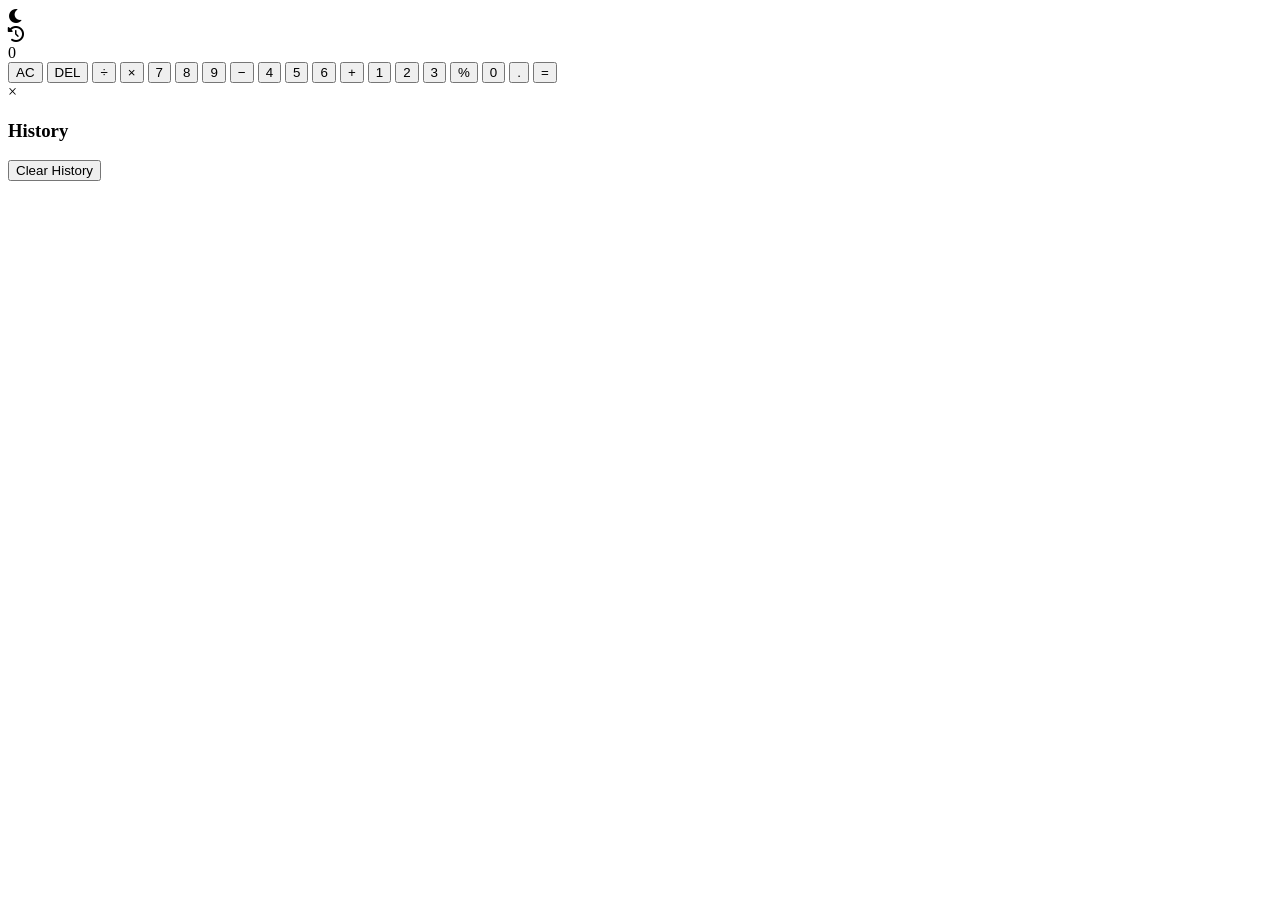
==== Index.html @ 59fe2f6f "Update Index.html" ====
<!DOCTYPE html>
<html lang="en">

<head>
  <meta charset="UTF-8">
  <meta name="viewport" content="width=device-width, initial-scale=1.0, user-scalable=no">
  <title>Responsive Calculator</title>
  <link rel="stylesheet" href="index.css">
  <link rel="stylesheet" href="https://cdnjs.cloudflare.com/ajax/libs/font-awesome/6.0.0/css/all.min.css">
  <link rel="manifest" href="manifest.json">
</head>

<body>
  <!-- Theme Toggle -->
  <div class="theme-toggle" onclick="toggleTheme()">
    <i class="fas fa-moon"></i>
  </div>

  <!-- History Toggle -->
  <div class="history-toggle" onclick="toggleHistory()">
    <i class="fas fa-history"></i>
  </div>

  <!-- Calculator -->
  <div class="calculator">
    <div class="display">
      <div id="result">0</div>
    </div>
    <div class="buttons">
      <button class="btn operator" onclick="clearDisplay()">AC</button>
      <button class="btn operator" onclick="deleteLast()">DEL</button>
      <button class="btn operator" onclick="appendValue('/')">÷</button>
      <button class="btn operator" onclick="appendValue('*')">×</button>
      <button class="btn" onclick="appendValue('7')">7</button>
      <button class="btn" onclick="appendValue('8')">8</button>
      <button class="btn" onclick="appendValue('9')">9</button>
      <button class="btn operator" onclick="appendValue('-')">−</button>
      <button class="btn" onclick="appendValue('4')">4</button>
      <button class="btn" onclick="appendValue('5')">5</button>
      <button class="btn" onclick="appendValue('6')">6</button>
      <button class="btn operator" onclick="appendValue('+')">+</button>
      <button class="btn" onclick="appendValue('1')">1</button>
      <button class="btn" onclick="appendValue('2')">2</button>
      <button class="btn" onclick="appendValue('3')">3</button>
      <button class="btn operator" onclick="calculatePercentage()">%</button>
      <button class="btn zero" onclick="appendValue('0')">0</button>
      <button class="btn" onclick="appendValue('.')">.</button>
      <button class="btn equal" onclick="calculateResult()">=</button>
    </div>
  </div>

  <!-- History Panel -->
  <div id="history-panel" class="history-panel">
    <div class="history-content">
      <span class="close" onclick="toggleHistory()">&times;</span>
      <h3>History</h3>
      <ul id="history-list"></ul>
      <button class="clear-history-btn" onclick="clearHistory()">Clear History</button>
    </div>
  </div>

  <script>
    if ('serviceWorker' in navigator) {
      navigator.serviceWorker.register('/service-worker.js')
        .then(registration => {
          console.log('Service Worker registered with scope:', registration.scope);
        })
        .catch(error => {
          console.log('Service Worker registration failed:', error);
        });
    }
  </script>

  <script>
    let currentInput = "";
    let history = JSON.parse(localStorage.getItem("calculatorHistory")) || [];

    function appendValue(value) {
      if (value === '.' && currentInput.includes('.')) return;
      currentInput += value;
      updateDisplay();
    }

    function clearDisplay() {
      currentInput = "";
      updateDisplay();
    }

    function deleteLast() {
      currentInput = currentInput.slice(0, -1);
      updateDisplay();
    }

    function calculateResult() {
      try {
        const expression = currentInput;
        currentInput = eval(currentInput).toString();
        addToHistory(expression, currentInput);
        updateDisplay();
      } catch (e) {
        currentInput = "Error";
        updateDisplay();
      }
    }

    function calculatePercentage() {
      try {
        currentInput = (eval(currentInput) / 100).toString();
        updateDisplay();
      } catch (e) {
        currentInput = "Error";
        updateDisplay();
      }
    }

    function updateDisplay() {
      document.getElementById("result").innerText = currentInput || "0";
    }

    function toggleTheme() {
      document.body.classList.toggle("light-theme");
      const themeIcon = document.querySelector(".theme-toggle i");
      themeIcon.classList.toggle("fa-moon");
      themeIcon.classList.toggle("fa-sun");
    }

    function addToHistory(expression, result) {
      const now = new Date();
      const timestamp = now.toLocaleTimeString([], { hour: '2-digit', minute: '2-digit' });
      history.push({ expression, result, timestamp });
      if (history.length > 15) history.shift();
      localStorage.setItem("calculatorHistory", JSON.stringify(history));
    }

    function updateHistoryList() {
      const historyList = document.getElementById("history-list");
      historyList.innerHTML = history
        .map(
          (entry) => `
      <li>
        <span>${entry.expression} = ${entry.result}</span>
        <span class="timestamp">${entry.timestamp}</span>
      </li>
    `
        )
        .join("");
    }

    function toggleHistory() {
      const historyPanel = document.getElementById("history-panel");
      historyPanel.classList.toggle("active");
      if (historyPanel.classList.contains("active")) {
        updateHistoryList();
      }
    }

    function clearHistory() {
      history = [];
      localStorage.removeItem("calculatorHistory");
      updateHistoryList();
    }

    // Prevent zooming
    document.addEventListener("keydown", (e) => {
      if (e.ctrlKey && (e.key === "+" || e.key === "-" || e.key === "0")) {
        e.preventDefault();
      }
    });

    document.addEventListener("wheel", (e) => {
      if (e.ctrlKey) {
        e.preventDefault();
      }
    }, { passive: false });
    
  </script>

</body>
</html>
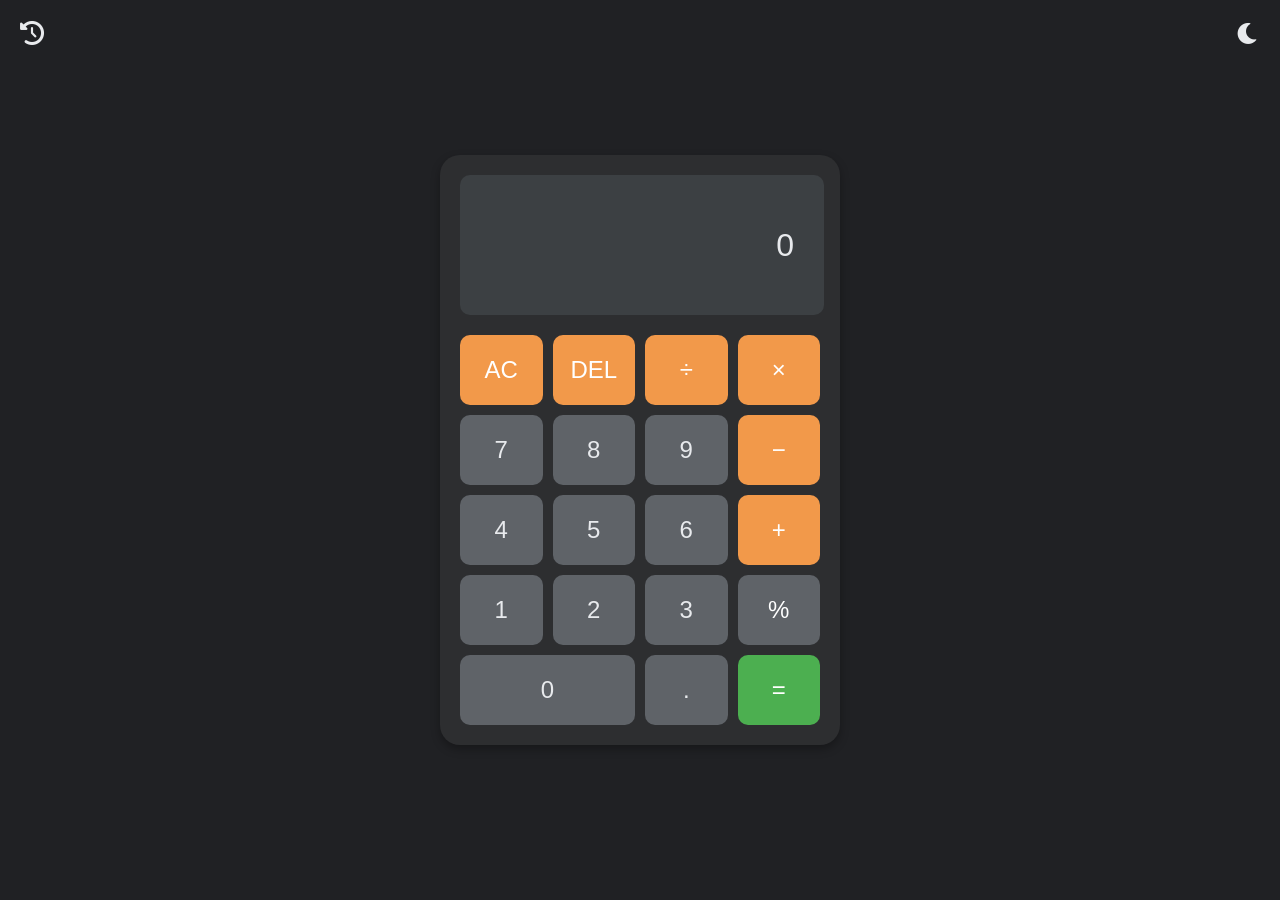
==== commit 7530bf4a: "modernized project" ====
--- a/Index.html
+++ b/Index.html
@@ -1,179 +1,76 @@
 <!DOCTYPE html>
 <html lang="en">
+  <head>
+    <meta charset="UTF-8" />
+    <meta
+      name="viewport"
+      content="width=device-width, initial-scale=1.0, user-scalable=no"
+    />
+    <meta name="apple-mobile-web-app-capable" content="yes" />
+    <meta
+      name="apple-mobile-web-app-status-bar-style"
+      content="black-translucent"
+    />
+    <meta name="mobile-web-app-capable" content="yes" />
+    <title>Responsive Calculator</title>
+    <link rel="stylesheet" href="index.css" />
+    <link
+      rel="stylesheet"
+      href="https://cdnjs.cloudflare.com/ajax/libs/font-awesome/6.0.0/css/all.min.css"
+    />
+    <link rel="manifest" href="manifest.json" />
+  </head>
 
-<head>
-  <meta charset="UTF-8">
-  <meta name="viewport" content="width=device-width, initial-scale=1.0, user-scalable=no">
-  <title>Responsive Calculator</title>
-  <link rel="stylesheet" href="index.css">
-  <link rel="stylesheet" href="https://cdnjs.cloudflare.com/ajax/libs/font-awesome/6.0.0/css/all.min.css">
-  <link rel="manifest" href="manifest.json">
-</head>
+  <body>
+    <!-- Theme Toggle -->
+    <div class="theme-toggle" onclick="toggleTheme()">
+      <i class="fas fa-moon"></i>
+    </div>
 
-<body>
-  <!-- Theme Toggle -->
-  <div class="theme-toggle" onclick="toggleTheme()">
-    <i class="fas fa-moon"></i>
-  </div>
+    <!-- History Toggle -->
+    <div class="history-toggle" onclick="toggleHistory()">
+      <i class="fas fa-history"></i>
+    </div>
 
-  <!-- History Toggle -->
-  <div class="history-toggle" onclick="toggleHistory()">
-    <i class="fas fa-history"></i>
-  </div>
+    <!-- Calculator -->
+    <div class="calculator">
+      <div class="display">
+        <div id="result">0</div>
+      </div>
+      <div class="buttons">
+        <button class="btn operator" onclick="clearDisplay()">AC</button>
+        <button class="btn operator" onclick="deleteLast()">DEL</button>
+        <button class="btn operator" onclick="appendValue('/')">÷</button>
+        <button class="btn operator" onclick="appendValue('*')">×</button>
+        <button class="btn" onclick="appendValue('7')">7</button>
+        <button class="btn" onclick="appendValue('8')">8</button>
+        <button class="btn" onclick="appendValue('9')">9</button>
+        <button class="btn operator" onclick="appendValue('-')">−</button>
+        <button class="btn" onclick="appendValue('4')">4</button>
+        <button class="btn" onclick="appendValue('5')">5</button>
+        <button class="btn" onclick="appendValue('6')">6</button>
+        <button class="btn operator" onclick="appendValue('+')">+</button>
+        <button class="btn" onclick="appendValue('1')">1</button>
+        <button class="btn" onclick="appendValue('2')">2</button>
+        <button class="btn" onclick="appendValue('3')">3</button>
+        <button class="btn operator" onclick="calculatePercentage()">%</button>
+        <button class="btn zero" onclick="appendValue('0')">0</button>
+        <button class="btn" onclick="appendValue('.')">.</button>
+        <button class="btn equal" onclick="calculateResult()">=</button>
+      </div>
+    </div>
 
-  <!-- Calculator -->
-  <div class="calculator">
-    <div class="display">
-      <div id="result">0</div>
+    <!-- History Panel -->
+    <div id="history-panel" class="history-panel">
+      <div class="history-content">
+        <span class="close" onclick="toggleHistory()">&times;</span>
+        <h3>History</h3>
+        <ul id="history-list"></ul>
+        <button class="clear-history-btn" onclick="clearHistory()">
+          Clear History
+        </button>
+      </div>
     </div>
-    <div class="buttons">
-      <button class="btn operator" onclick="clearDisplay()">AC</button>
-      <button class="btn operator" onclick="deleteLast()">DEL</button>
-      <button class="btn operator" onclick="appendValue('/')">÷</button>
-      <button class="btn operator" onclick="appendValue('*')">×</button>
-      <button class="btn" onclick="appendValue('7')">7</button>
-      <button class="btn" onclick="appendValue('8')">8</button>
-      <button class="btn" onclick="appendValue('9')">9</button>
-      <button class="btn operator" onclick="appendValue('-')">−</button>
-      <button class="btn" onclick="appendValue('4')">4</button>
-      <button class="btn" onclick="appendValue('5')">5</button>
-      <button class="btn" onclick="appendValue('6')">6</button>
-      <button class="btn operator" onclick="appendValue('+')">+</button>
-      <button class="btn" onclick="appendValue('1')">1</button>
-      <button class="btn" onclick="appendValue('2')">2</button>
-      <button class="btn" onclick="appendValue('3')">3</button>
-      <button class="btn operator" onclick="calculatePercentage()">%</button>
-      <button class="btn zero" onclick="appendValue('0')">0</button>
-      <button class="btn" onclick="appendValue('.')">.</button>
-      <button class="btn equal" onclick="calculateResult()">=</button>
-    </div>
-  </div>
-
-  <!-- History Panel -->
-  <div id="history-panel" class="history-panel">
-    <div class="history-content">
-      <span class="close" onclick="toggleHistory()">&times;</span>
-      <h3>History</h3>
-      <ul id="history-list"></ul>
-      <button class="clear-history-btn" onclick="clearHistory()">Clear History</button>
-    </div>
-  </div>
-
-  <script>
-    if ('serviceWorker' in navigator) {
-      navigator.serviceWorker.register('/service-worker.js')
-        .then(registration => {
-          console.log('Service Worker registered with scope:', registration.scope);
-        })
-        .catch(error => {
-          console.log('Service Worker registration failed:', error);
-        });
-    }
-  </script>
-
-  <script>
-    let currentInput = "";
-    let history = JSON.parse(localStorage.getItem("calculatorHistory")) || [];
-
-    function appendValue(value) {
-      if (value === '.' && currentInput.includes('.')) return;
-      currentInput += value;
-      updateDisplay();
-    }
-
-    function clearDisplay() {
-      currentInput = "";
-      updateDisplay();
-    }
-
-    function deleteLast() {
-      currentInput = currentInput.slice(0, -1);
-      updateDisplay();
-    }
-
-    function calculateResult() {
-      try {
-        const expression = currentInput;
-        currentInput = eval(currentInput).toString();
-        addToHistory(expression, currentInput);
-        updateDisplay();
-      } catch (e) {
-        currentInput = "Error";
-        updateDisplay();
-      }
-    }
-
-    function calculatePercentage() {
-      try {
-        currentInput = (eval(currentInput) / 100).toString();
-        updateDisplay();
-      } catch (e) {
-        currentInput = "Error";
-        updateDisplay();
-      }
-    }
-
-    function updateDisplay() {
-      document.getElementById("result").innerText = currentInput || "0";
-    }
-
-    function toggleTheme() {
-      document.body.classList.toggle("light-theme");
-      const themeIcon = document.querySelector(".theme-toggle i");
-      themeIcon.classList.toggle("fa-moon");
-      themeIcon.classList.toggle("fa-sun");
-    }
-
-    function addToHistory(expression, result) {
-      const now = new Date();
-      const timestamp = now.toLocaleTimeString([], { hour: '2-digit', minute: '2-digit' });
-      history.push({ expression, result, timestamp });
-      if (history.length > 15) history.shift();
-      localStorage.setItem("calculatorHistory", JSON.stringify(history));
-    }
-
-    function updateHistoryList() {
-      const historyList = document.getElementById("history-list");
-      historyList.innerHTML = history
-        .map(
-          (entry) => `
-      <li>
-        <span>${entry.expression} = ${entry.result}</span>
-        <span class="timestamp">${entry.timestamp}</span>
-      </li>
-    `
-        )
-        .join("");
-    }
-
-    function toggleHistory() {
-      const historyPanel = document.getElementById("history-panel");
-      historyPanel.classList.toggle("active");
-      if (historyPanel.classList.contains("active")) {
-        updateHistoryList();
-      }
-    }
-
-    function clearHistory() {
-      history = [];
-      localStorage.removeItem("calculatorHistory");
-      updateHistoryList();
-    }
-
-    // Prevent zooming
-    document.addEventListener("keydown", (e) => {
-      if (e.ctrlKey && (e.key === "+" || e.key === "-" || e.key === "0")) {
-        e.preventDefault();
-      }
-    });
-
-    document.addEventListener("wheel", (e) => {
-      if (e.ctrlKey) {
-        e.preventDefault();
-      }
-    }, { passive: false });
-    
-  </script>
-
-</body>
+    <script src="script.js"></script>
+  </body>
 </html>
--- a/index.css
+++ b/index.css
@@ -0,0 +1,250 @@
+/* General Styles */
+body {
+  font-family: "Roboto", sans-serif;
+  background-color: #202124;
+  color: #206de0;
+  margin: 0;
+  padding: 0;
+  display: flex;
+  justify-content: center;
+  align-items: center;
+  height: 100vh;
+  overflow: hidden;
+  transition: background-color 0.3s ease, color 0.3s ease;
+}
+
+/* Calculator Container */
+.calculator {
+  width: 100%;
+  max-width: 400px;
+  background-color: #2d2e30;
+  border-radius: 20px;
+  box-shadow: 0 4px 10px rgba(0, 0, 0, 0.3);
+  padding: 20px;
+  box-sizing: border-box;
+}
+
+/* Display Screen */
+.display {
+  width: 90%;
+  height: 100px;
+  background-color: #3c4043;
+  color: #e8eaed;
+  font-size: 48px;
+  text-align: right;
+  padding: 20px;
+  border-radius: 10px;
+  margin-bottom: 20px;
+  display: flex;
+  align-items: center;
+  justify-content: flex-end;
+  overflow: hidden;
+}
+
+/* Result    */
+#result {
+  font-size: 2rem;
+  padding: 0 10px;
+  max-width: 100%;
+  overflow-x: auto;
+  white-space: nowrap;
+  text-align: right;
+  direction: ltr;
+  scrollbar-width: none; /* Firefox ke liye */
+}
+
+#result::-webkit-scrollbar {
+  display: none; /* Chrome/Safari ke liye */
+}
+
+/* Buttons Grid */
+.buttons {
+  display: grid;
+  grid-template-columns: repeat(4, 1fr);
+  gap: 10px;
+}
+
+/* Button Styles */
+.btn {
+  width: 100%;
+  height: 70px;
+  font-size: 24px;
+  border: none;
+  border-radius: 10px;
+  background-color: #5f6368;
+  color: #e8eaed;
+  cursor: pointer;
+  transition: background-color 0.2s ease;
+}
+
+.btn:hover {
+  background-color: #70757a;
+}
+
+/* Operator Buttons */
+.operator {
+  background-color: #f2994a;
+  color: #fff;
+}
+
+.operator:hover {
+  background-color: #e67e22;
+}
+
+/* Equal Button */
+.equal {
+  background-color: #4caf50;
+  color: #fff;
+  grid-column: span 1;
+}
+
+.equal:hover {
+  background-color: #45a049;
+}
+
+/* Zero Button */
+.zero {
+  grid-column: span 2;
+}
+
+/* Percentage Button */
+.btn.operator[onclick="calculatePercentage()"] {
+  background-color: #5f6368;
+}
+
+/* Theme Toggle */
+.theme-toggle {
+  position: fixed;
+  top: 20px;
+  right: 20px;
+  font-size: 24px;
+  cursor: pointer;
+  color: #e8eaed;
+  transition: color 0.3s ease;
+}
+
+.theme-toggle:hover {
+  color: #f2994a;
+}
+
+/* History Toggle */
+.history-toggle {
+  position: fixed;
+  top: 20px;
+  left: 20px;
+  font-size: 24px;
+  cursor: pointer;
+  color: #e8eaed;
+  transition: color 0.3s ease;
+}
+
+.history-toggle:hover {
+  color: #f2994a;
+}
+
+/* History Panel */
+.history-panel {
+  position: fixed;
+  top: 0;
+  left: -100%;
+  width: 100%;
+  height: 100%;
+  background-color: rgba(0, 0, 0, 0.8);
+  display: flex;
+  justify-content: center;
+  align-items: center;
+  z-index: 1000;
+  transition: left 0.3s ease;
+}
+
+.history-panel.active {
+  left: 0;
+}
+
+.history-content {
+  background-color: #2d2e30;
+  color: #e8eaed;
+  padding: 20px;
+  border-radius: 10px;
+  width: 90%;
+  max-width: 400px;
+  max-height: 80%;
+  overflow-y: auto;
+  position: relative;
+}
+
+.history-content .close {
+  position: absolute;
+  top: 10px;
+  right: 10px;
+  font-size: 24px;
+  cursor: pointer;
+}
+
+#history-list {
+  list-style: none;
+  padding: 0;
+}
+
+#history-list li {
+  padding: 10px 0;
+  border-bottom: 1px solid #444;
+  display: flex;
+  justify-content: space-between;
+  align-items: center;
+}
+
+.clear-history-btn {
+  width: 100%;
+  padding: 10px;
+  margin-top: 10px;
+  background-color: #f44336;
+  color: #fff;
+  border: none;
+  border-radius: 5px;
+  cursor: pointer;
+}
+
+.clear-history-btn:hover {
+  background-color: #e53935;
+}
+
+/* Light Theme */
+body.light-theme {
+  background-color: #90bacf;
+  color: #202124;
+}
+
+.light-theme .calculator {
+  background-color: #f7b1b191;
+  box-shadow: 0 4px 10px rgba(0, 0, 0, 0.3);
+}
+
+.light-theme .display {
+  background-color: #e8eaed;
+  color: #202124;
+}
+
+.light-theme .btn {
+  background-color: #f1f3f4;
+  color: #202124;
+}
+
+.light-theme .btn:hover {
+  background-color: #e0e0e0;
+}
+
+.light-theme .operator {
+  background-color: #f2994a;
+  color: #fff;
+}
+
+.light-theme .equal {
+  background-color: #4caf50;
+  color: #fff;
+}
+
+.light-theme .history-content {
+  background-color: #fff;
+  color: #202124;
+}
